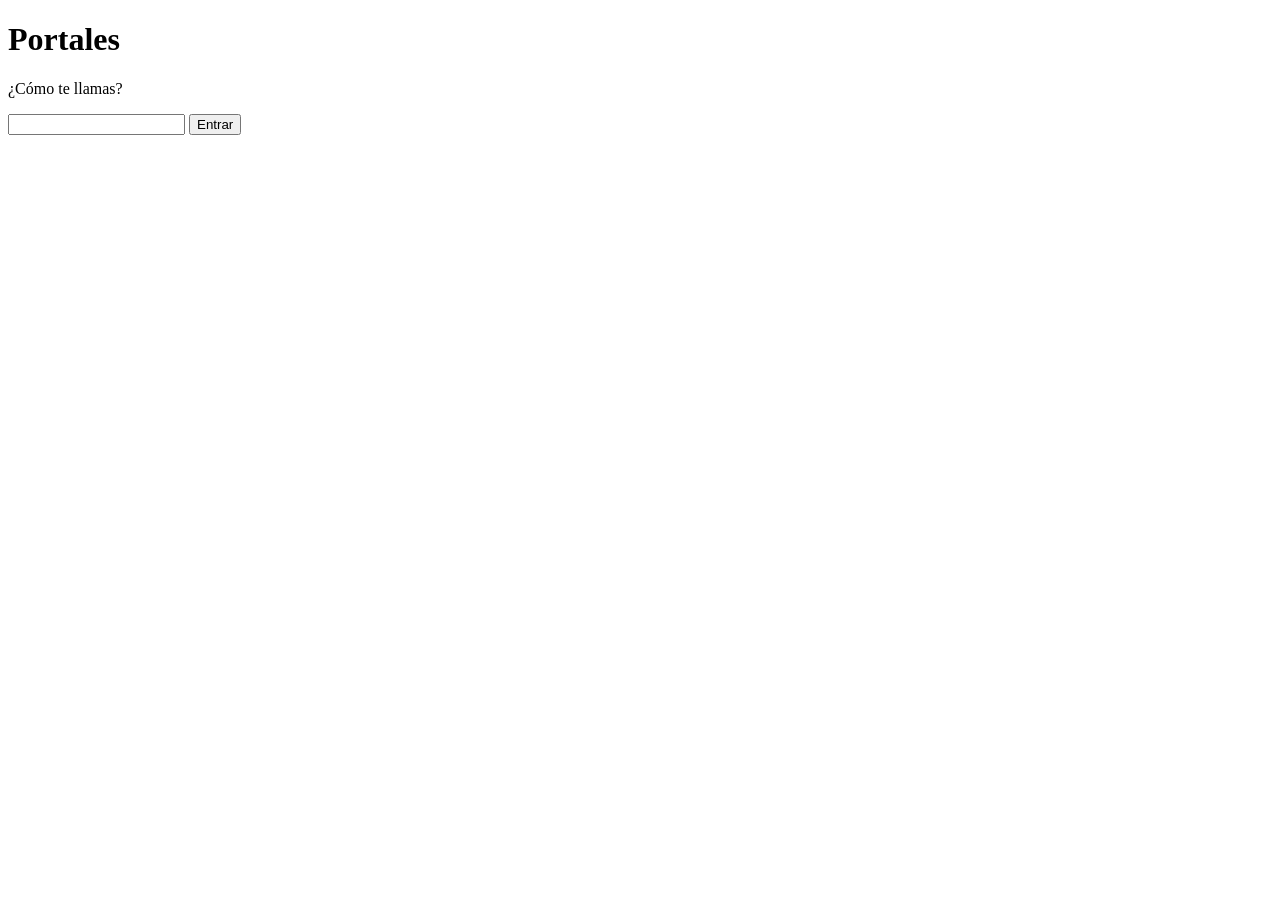
==== index.html @ 15d0989b "Create index.html" ====
<!DOCTYPE html>
<html lang="es">

<head>
    <meta charset="UTF-8">
    <title>Portales</title>

    <link rel="stylesheet" href="style.css">
</head>

<body>

    <h1>Portales</h1>

    <p>¿Cómo te llamas?</p>

    <input type="text" id="nombre">

    <button>Entrar</button>

    <script src="script.js"></script>

</body>

</html>
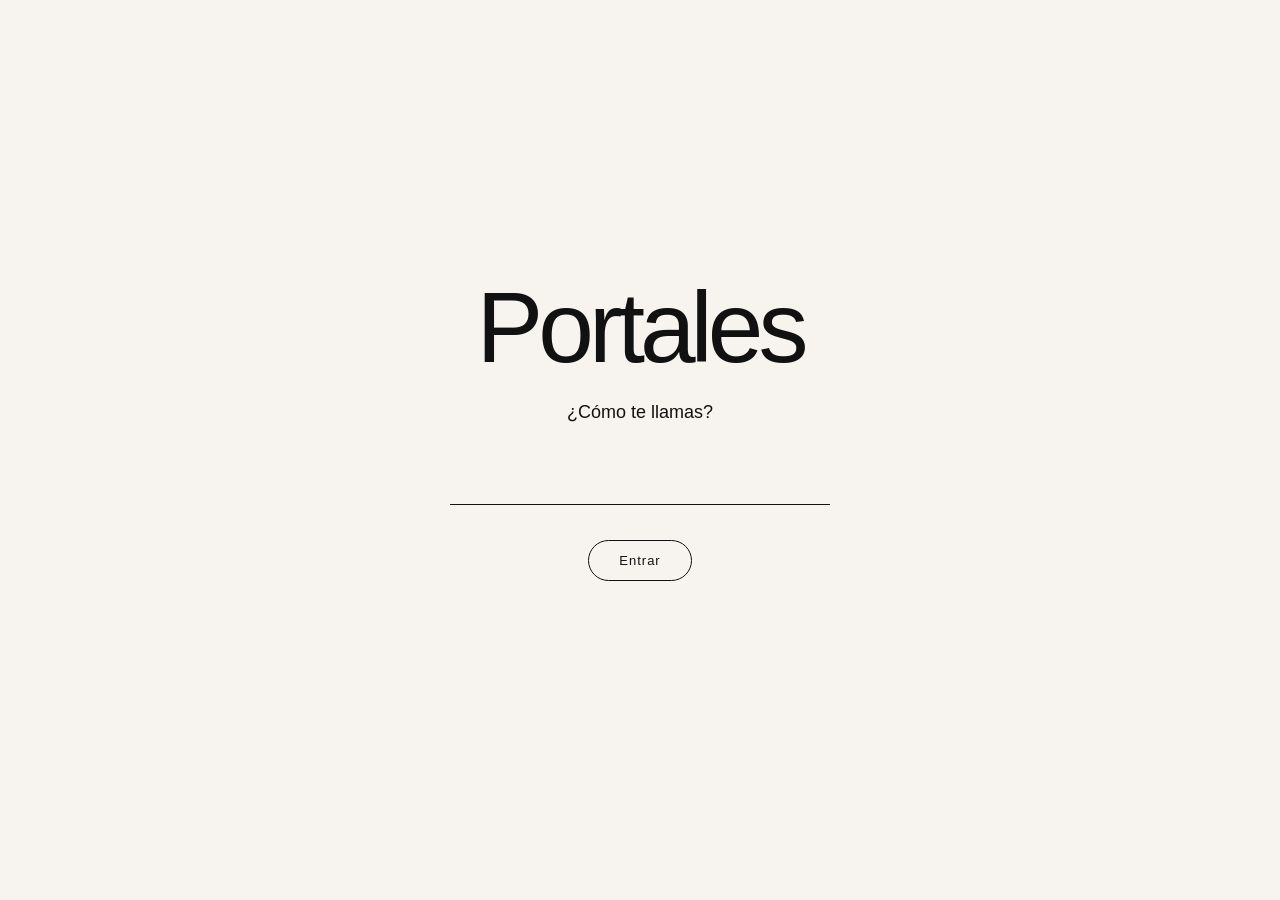
==== commit 8182515a: "version01 version01-2paginas" ====
--- a/index.html
+++ b/index.html
@@ -3,22 +3,63 @@
 
 <head>
     <meta charset="UTF-8">
+
+    <meta
+        name="viewport"
+        content="width=device-width, initial-scale=1.0"
+    >
+
     <title>Portales</title>
 
-    <link rel="stylesheet" href="style.css">
+    <link rel="stylesheet" href="css/general.css">
+    <link rel="stylesheet" href="css/inicio.css">
 </head>
 
 <body>
 
-    <h1>Portales</h1>
+    <main class="pantalla-inicio">
 
-    <p>¿Cómo te llamas?</p>
+        <section class="contenido-inicio">
 
-    <input type="text" id="nombre">
+            <h1 class="titulo-inicio">
+                Portales
+            </h1>
 
-    <button>Entrar</button>
+            <p class="pregunta-inicio">
+                ¿Cómo te llamas?
+            </p>
 
-    <script src="script.js"></script>
+            <form
+                id="formularioNombre"
+                class="formulario-inicio"
+            >
+
+                <input
+                    type="text"
+                    id="nombre"
+                    class="input-nombre"
+                    autocomplete="off"
+                >
+
+                <button
+                    type="submit"
+                    class="boton-entrar"
+                >
+                    Entrar
+                </button>
+
+            </form>
+
+            <p
+                id="mensajeError"
+                class="mensaje-error"
+            ></p>
+
+        </section>
+
+    </main>
+
+    <script src="js/inicio.js"></script>
 
 </body>
 
--- a/css/general.css
+++ b/css/general.css
@@ -0,0 +1,33 @@
+/* Reinicio general */
+
+* {
+    margin: 0;
+    padding: 0;
+    box-sizing: border-box;
+}
+
+html {
+    width: 100%;
+    min-height: 100%;
+}
+
+body {
+    width: 100%;
+    min-height: 100vh;
+
+    font-family: Arial, Helvetica, sans-serif;
+}
+
+button,
+input {
+    font: inherit;
+}
+
+button {
+    border: none;
+}
+
+img {
+    display: block;
+    max-width: 100%;
+}
--- a/css/inicio.css
+++ b/css/inicio.css
@@ -0,0 +1,186 @@
+body {
+    min-height: 100vh;
+
+    display: flex;
+    align-items: center;
+    justify-content: center;
+
+    overflow: hidden;
+
+    background-color: #f7f4ef;
+    color: #111111;
+}
+
+.pantalla-inicio {
+    position: relative;
+    z-index: 10;
+
+    width: 100%;
+    padding: 30px;
+
+    text-align: center;
+}
+
+.contenido-inicio {
+    width: 100%;
+    max-width: 600px;
+
+    margin: 0 auto;
+}
+
+.titulo-inicio {
+    margin-bottom: 30px;
+
+    font-size: clamp(52px, 8vw, 100px);
+    font-weight: 400;
+    line-height: 0.9;
+    letter-spacing: -5px;
+}
+
+.pregunta-inicio {
+    margin-bottom: 20px;
+
+    font-size: 18px;
+}
+
+.formulario-inicio {
+    display: flex;
+    flex-direction: column;
+    align-items: center;
+}
+
+.input-nombre {
+    width: min(100%, 380px);
+
+    padding: 12px 4px;
+    margin-bottom: 35px;
+
+    border: none;
+    border-bottom: 1px solid #111111;
+    border-radius: 0;
+
+    outline: none;
+
+    background-color: transparent;
+    color: #111111;
+
+    font-family: Georgia, "Times New Roman", serif;
+    font-size: 32px;
+    text-align: center;
+}
+
+.input-nombre:focus {
+    border-bottom-width: 2px;
+}
+
+.boton-entrar {
+    padding: 12px 30px;
+
+    border: 1px solid #111111;
+    border-radius: 100px;
+
+    background-color: transparent;
+    color: #111111;
+
+    font-size: 13px;
+    letter-spacing: 1px;
+
+    cursor: pointer;
+
+    transition:
+        background-color 0.2s ease,
+        color 0.2s ease;
+}
+
+.boton-entrar:hover {
+    background-color: #111111;
+    color: #f7f4ef;
+}
+
+.mensaje-error {
+    min-height: 20px;
+    margin-top: 18px;
+
+    font-size: 13px;
+}
+
+
+/* Estela de mini imágenes */
+
+.imagen-estela {
+    position: fixed;
+
+    left: 0;
+    top: 0;
+
+    width: 65px;
+    height: 65px;
+
+    object-fit: cover;
+
+    pointer-events: none;
+
+    z-index: 2;
+
+    opacity: 0;
+
+    transform:
+        translate(-50%, -50%)
+        rotate(var(--rotacion))
+        scale(var(--escala));
+
+    animation: desaparecer-estela 1.2s ease-out forwards;
+}
+
+@keyframes desaparecer-estela {
+    0% {
+        opacity: 0;
+
+        transform:
+            translate(-50%, -50%)
+            rotate(var(--rotacion))
+            scale(calc(var(--escala) * 0.7));
+    }
+
+    15% {
+        opacity: 1;
+
+        transform:
+            translate(-50%, -50%)
+            rotate(var(--rotacion))
+            scale(var(--escala));
+    }
+
+    70% {
+        opacity: 0.75;
+    }
+
+    100% {
+        opacity: 0;
+
+        filter: blur(5px);
+
+        transform:
+            translate(-50%, -70%)
+            rotate(var(--rotacion))
+            scale(calc(var(--escala) * 0.85));
+    }
+}
+
+@media (max-width: 600px) {
+    .titulo-inicio {
+        letter-spacing: -2px;
+    }
+
+    .pregunta-inicio {
+        font-size: 16px;
+    }
+
+    .input-nombre {
+        font-size: 27px;
+    }
+
+    .imagen-estela {
+        display: none;
+    }
+}
